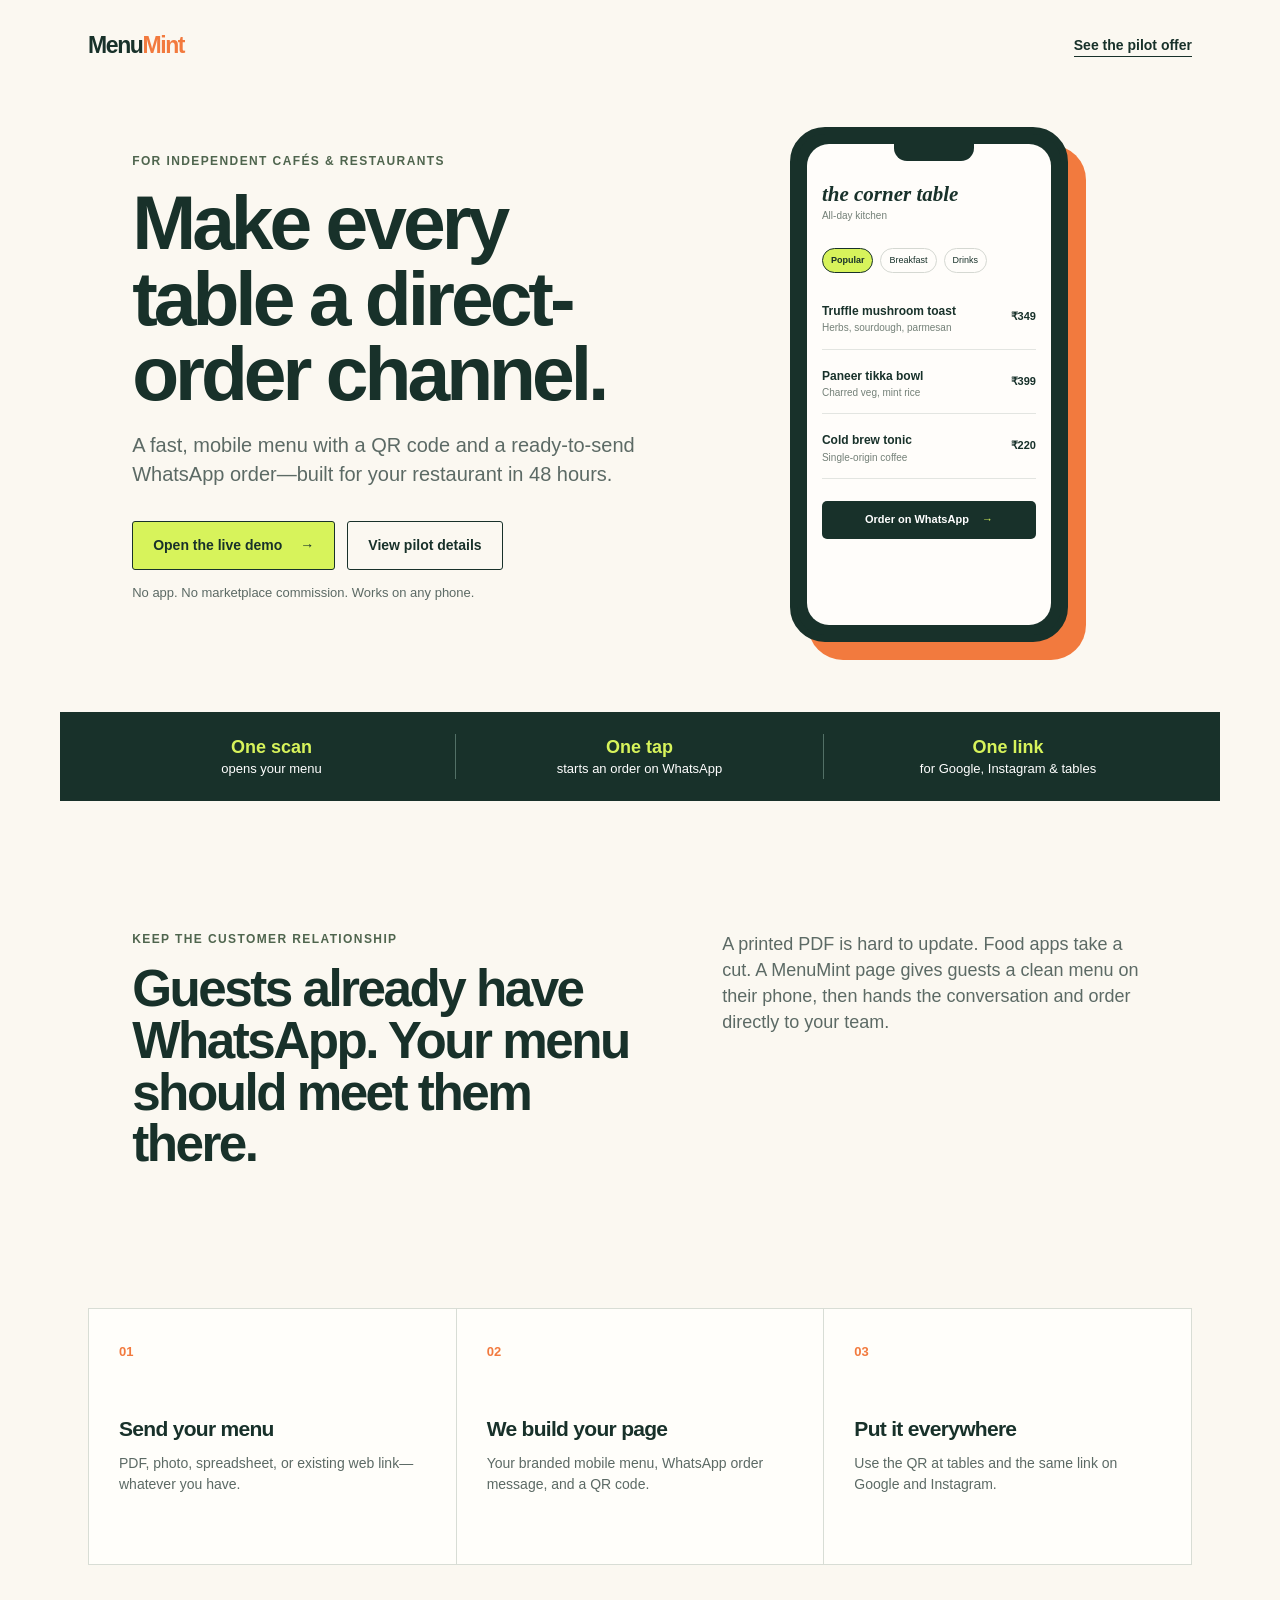
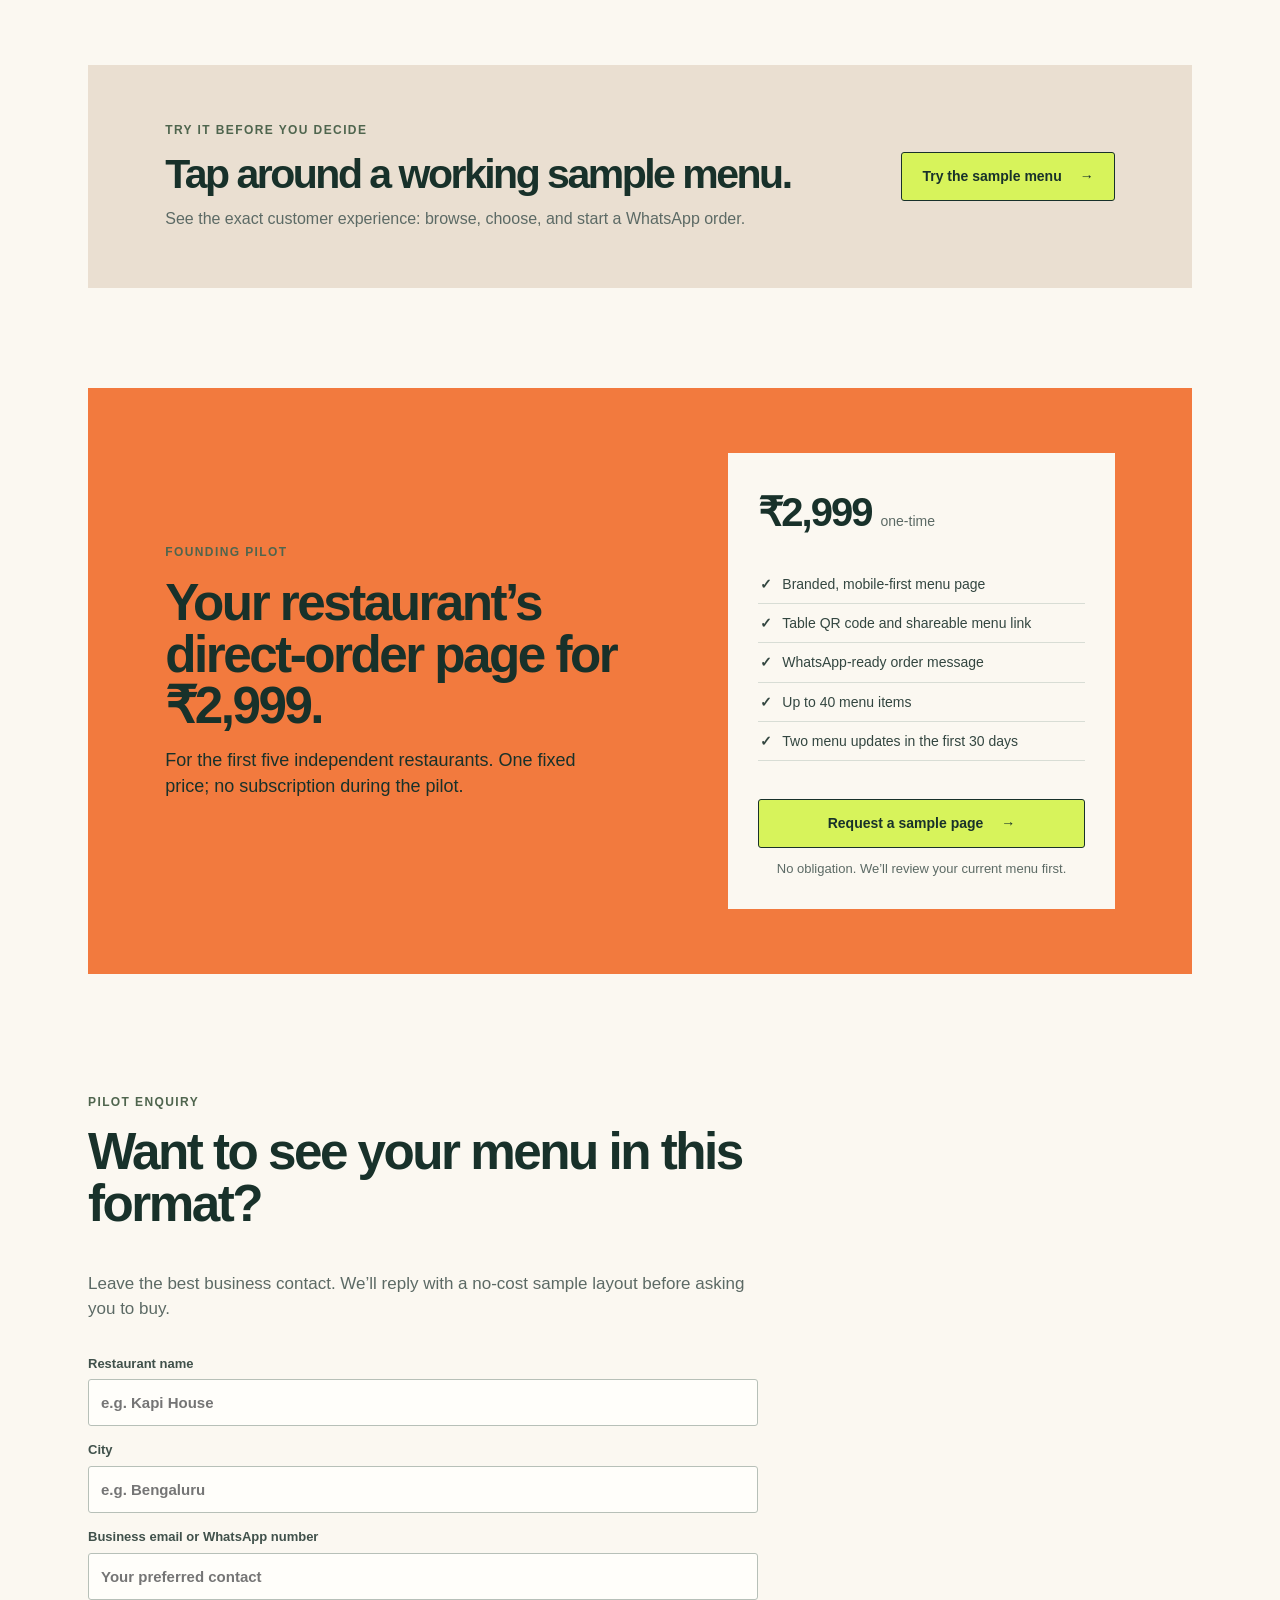
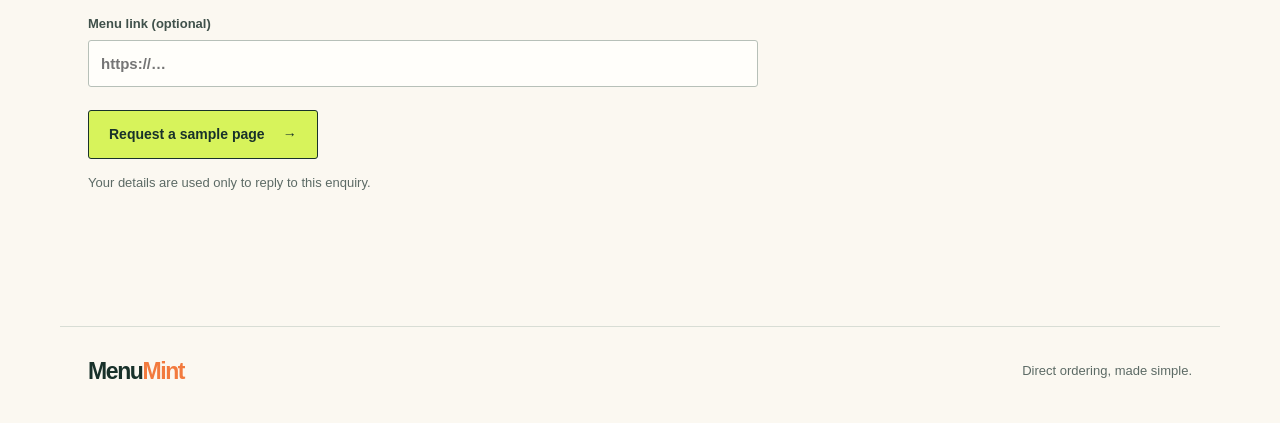
==== index.html @ 533afc64 "Launch MenuMint validation MVP" ====
<!doctype html>
<html lang="en">
  <head>
    <meta charset="UTF-8" />
    <meta name="viewport" content="width=device-width, initial-scale=1.0" />
    <meta name="description" content="A fast mobile menu and QR code that routes restaurant orders directly to WhatsApp." />
    <title>MenuMint — direct orders, without marketplace commission</title>
    <link rel="stylesheet" href="styles.css" />
  </head>
  <body>
    <main>
      <nav class="nav" aria-label="Main navigation">
        <a class="wordmark" href="/">Menu<span>Mint</span></a>
        <a class="nav-link" href="#pilot">See the pilot offer</a>
      </nav>

      <section class="hero">
        <div class="hero-copy">
          <p class="eyebrow">For independent cafés & restaurants</p>
          <h1>Make every table a direct-order channel.</h1>
          <p class="lede">A fast, mobile menu with a QR code and a ready-to-send WhatsApp order—built for your restaurant in 48 hours.</p>
          <div class="actions">
            <a class="button primary" href="demo/">Open the live demo <span aria-hidden="true">→</span></a>
            <a class="button secondary" href="#pilot">View pilot details</a>
          </div>
          <p class="microcopy">No app. No marketplace commission. Works on any phone.</p>
        </div>
        <div class="phone-wrap" aria-label="Example mobile menu">
          <div class="phone">
            <div class="notch"></div>
            <div class="phone-screen">
              <div class="sample-head"><span>the corner table</span><small>All-day kitchen</small></div>
              <div class="sample-pills"><b>Popular</b><span>Breakfast</span><span>Drinks</span></div>
              <div class="sample-item"><div><strong>Truffle mushroom toast</strong><small>Herbs, sourdough, parmesan</small></div><b>₹349</b></div>
              <div class="sample-item"><div><strong>Paneer tikka bowl</strong><small>Charred veg, mint rice</small></div><b>₹399</b></div>
              <div class="sample-item"><div><strong>Cold brew tonic</strong><small>Single-origin coffee</small></div><b>₹220</b></div>
              <div class="order-bar">Order on WhatsApp <span>→</span></div>
            </div>
          </div>
        </div>
      </section>

      <section class="proof-strip" aria-label="Benefits">
        <p><b>One scan</b><span>opens your menu</span></p>
        <p><b>One tap</b><span>starts an order on WhatsApp</span></p>
        <p><b>One link</b><span>for Google, Instagram & tables</span></p>
      </section>

      <section class="problem">
        <div>
          <p class="eyebrow">Keep the customer relationship</p>
          <h2>Guests already have WhatsApp. Your menu should meet them there.</h2>
        </div>
        <p class="body-copy">A printed PDF is hard to update. Food apps take a cut. A MenuMint page gives guests a clean menu on their phone, then hands the conversation and order directly to your team.</p>
      </section>

      <section class="steps">
        <article><span>01</span><h3>Send your menu</h3><p>PDF, photo, spreadsheet, or existing web link—whatever you have.</p></article>
        <article><span>02</span><h3>We build your page</h3><p>Your branded mobile menu, WhatsApp order message, and a QR code.</p></article>
        <article><span>03</span><h3>Put it everywhere</h3><p>Use the QR at tables and the same link on Google and Instagram.</p></article>
      </section>

      <section class="demo-callout">
        <div><p class="eyebrow">Try it before you decide</p><h2>Tap around a working sample menu.</h2><p>See the exact customer experience: browse, choose, and start a WhatsApp order.</p></div>
        <a class="button primary" href="demo/">Try the sample menu <span aria-hidden="true">→</span></a>
      </section>

      <section class="pilot" id="pilot">
        <div class="pilot-intro"><p class="eyebrow">Founding pilot</p><h2>Your restaurant’s direct-order page for ₹2,999.</h2><p>For the first five independent restaurants. One fixed price; no subscription during the pilot.</p></div>
        <div class="offer-card">
          <p class="price">₹2,999 <span>one-time</span></p>
          <ul>
            <li>Branded, mobile-first menu page</li>
            <li>Table QR code and shareable menu link</li>
            <li>WhatsApp-ready order message</li>
            <li>Up to 40 menu items</li>
            <li>Two menu updates in the first 30 days</li>
          </ul>
          <a class="button primary full" href="#request">Request a sample page <span aria-hidden="true">→</span></a>
          <p class="small">No obligation. We’ll review your current menu first.</p>
        </div>
      </section>

      <section class="request" id="request">
        <p class="eyebrow">Pilot enquiry</p>
        <h2>Want to see your menu in this format?</h2>
        <p>Leave the best business contact. We’ll reply with a no-cost sample layout before asking you to buy.</p>
        <form id="lead-form" action="https://formsubmit.co/eshtechz3@gmail.com" method="post">
          <input type="hidden" name="_subject" value="New MenuMint pilot enquiry" />
          <input type="hidden" name="_template" value="table" />
          <input class="honeypot" type="text" name="_honey" tabindex="-1" autocomplete="off" />
          <label>Restaurant name<input required name="restaurant" autocomplete="organization" placeholder="e.g. Kapi House" /></label>
          <label>City<input required name="city" autocomplete="address-level2" placeholder="e.g. Bengaluru" /></label>
          <label>Business email or WhatsApp number<input required name="contact" placeholder="Your preferred contact" /></label>
          <label>Menu link (optional)<input name="menu" type="url" placeholder="https://…" /></label>
          <button class="button primary" type="submit">Request a sample page <span aria-hidden="true">→</span></button>
          <p class="form-note" id="form-note" role="status">Your details are used only to reply to this enquiry.</p>
        </form>
      </section>
    </main>
    <footer><a class="wordmark" href="/">Menu<span>Mint</span></a><p>Direct ordering, made simple.</p></footer>
    <script src="app.js"></script>
  </body>
</html>
---- styles.css ----
:root { --ink:#18312a; --muted:#5c6a65; --cream:#fbf8f1; --lime:#d7f35b; --orange:#f27a3e; --line:#d8ddd5; --white:#fffefa; }
* { box-sizing:border-box; } html { scroll-behavior:smooth; } body { margin:0; color:var(--ink); background:var(--cream); font-family:Arial,Helvetica,sans-serif; line-height:1.45; } main, footer { max-width:1160px; margin:auto; padding-inline:28px; } .nav { height:92px; display:flex; align-items:center; justify-content:space-between; } .wordmark { color:var(--ink); font-size:23px; font-weight:800; letter-spacing:-1.4px; text-decoration:none; } .wordmark span { color:var(--orange); } .nav-link { color:var(--ink); font-size:14px; font-weight:700; text-decoration:none; border-bottom:1px solid var(--ink); } .hero { min-height:565px; display:grid; grid-template-columns:1.08fr .92fr; gap:64px; align-items:center; padding:35px 4% 70px; } .eyebrow { margin:0 0 15px; color:#4f654e; font-size:12px; font-weight:800; letter-spacing:1.4px; text-transform:uppercase; } h1,h2,h3,p { margin-top:0; } h1 { max-width:650px; margin-bottom:20px; font-size:clamp(47px,6vw,78px); line-height:.98; letter-spacing:-4px; } h2 { font-size:clamp(33px,4vw,52px); line-height:1.01; letter-spacing:-2.5px; } .lede { max-width:525px; color:var(--muted); font-size:20px; } .actions { display:flex; gap:12px; margin:32px 0 14px; flex-wrap:wrap; } .button { display:inline-flex; align-items:center; justify-content:center; gap:18px; min-height:49px; padding:0 20px; border:1px solid var(--ink); border-radius:3px; color:var(--ink); font-size:14px; font-weight:800; text-decoration:none; cursor:pointer; } .primary { background:var(--lime); } .secondary { background:transparent; } .microcopy,.small,.form-note { color:var(--muted); font-size:13px; } .phone-wrap { display:flex; justify-content:center; } .phone { width:278px; height:515px; padding:10px; border:7px solid #18312a; border-radius:35px; background:#18312a; box-shadow:18px 18px 0 var(--orange); } .notch { position:absolute; width:80px; height:17px; margin-left:87px; background:#18312a; border-radius:0 0 13px 13px; } .phone-screen { height:100%; overflow:hidden; padding:35px 15px 14px; border-radius:22px; background:#fffdfa; } .sample-head span { display:block; font-family:Georgia,serif; font-size:21px; font-style:italic; font-weight:bold; } .sample-head small,.sample-item small { display:block; color:#748078; font-size:10px; } .sample-pills { display:flex; gap:7px; margin:24px 0 12px; overflow:hidden; } .sample-pills span,.sample-pills b { flex:none; padding:5px 8px; border:1px solid #d5d8d2; border-radius:15px; font-size:9px; } .sample-pills b { border-color:var(--ink); background:var(--lime); } .sample-item { display:flex; align-items:center; justify-content:space-between; gap:5px; padding:13px 0; border-bottom:1px solid #e3e5e1; } .sample-item strong { font-size:12px; } .sample-item>b { font-size:11px; white-space:nowrap; } .order-bar { margin-top:22px; padding:11px; background:#18312a; border-radius:5px; color:white; font-size:11px; font-weight:bold; text-align:center; } .order-bar span { padding-left:10px; color:var(--lime); } .proof-strip { display:grid; grid-template-columns:repeat(3,1fr); margin:0 -28px; padding:22px 28px; background:var(--ink); color:#fff; text-align:center; } .proof-strip p { margin:0; border-right:1px solid #527066; } .proof-strip p:last-child { border:0; } .proof-strip b,.proof-strip span { display:block; } .proof-strip b { color:var(--lime); font-size:18px; } .proof-strip span { font-size:13px; } .problem { display:grid; grid-template-columns:1.1fr .9fr; gap:70px; align-items:start; padding:130px 4% 95px; } .body-copy { max-width:425px; color:var(--muted); font-size:18px; } .steps { display:grid; grid-template-columns:repeat(3,1fr); gap:1px; background:var(--line); border:1px solid var(--line); } .steps article { min-height:255px; padding:30px; background:var(--white); } .steps span { color:var(--orange); font-size:13px; font-weight:bold; } h3 { margin:52px 0 9px; font-size:21px; letter-spacing:-.7px; } .steps p { color:var(--muted); font-size:14px; } .demo-callout { display:flex; align-items:center; justify-content:space-between; gap:35px; margin:100px 0; padding:57px 7%; background:#eadfd1; } .demo-callout h2 { margin-bottom:12px; font-size:41px; } .demo-callout p:not(.eyebrow) { margin-bottom:0; color:var(--muted); } .pilot { display:grid; grid-template-columns:1fr .8fr; gap:80px; align-items:center; padding:65px 7%; background:var(--orange); } .pilot h2 { margin-bottom:15px; } .pilot-intro>p:last-child { max-width:440px; font-size:18px; } .offer-card { padding:30px; background:var(--cream); } .price { margin-bottom:24px; font-size:40px; font-weight:800; letter-spacing:-2px; } .price span { color:var(--muted); font-size:14px; font-weight:normal; letter-spacing:0; } ul { padding:0; list-style:none; } li { padding:9px 0 9px 24px; border-bottom:1px solid var(--line); color:#334640; font-size:14px; } li:before { position:absolute; margin-left:-22px; content:'✓'; font-weight:bold; } .full { width:100%; margin-top:22px; } .small { margin:12px 0 0; text-align:center; } .request { max-width:670px; padding:120px 0; } .request>p:not(.eyebrow) { color:var(--muted); font-size:17px; } form { display:grid; gap:15px; margin-top:33px; } label { color:#40514b; font-size:13px; font-weight:bold; } input { display:block; width:100%; height:47px; margin-top:6px; padding:0 12px; border:1px solid #b7c0b8; border-radius:3px; background:#fffefa; color:var(--ink); font:inherit; font-size:15px; } form button { width:max-content; margin-top:8px; } footer { display:flex; align-items:center; justify-content:space-between; padding-top:28px; padding-bottom:35px; border-top:1px solid var(--line); } footer p { margin:0; color:var(--muted); font-size:13px; }
.honeypot { display:none; }
@media (max-width:720px) { main,footer { padding-inline:18px; } .nav { height:75px; } .hero,.problem,.pilot { grid-template-columns:1fr; gap:38px; } .hero { padding:38px 0 65px; } h1 { letter-spacing:-2.7px; } .phone-wrap { margin-top:10px; } .proof-strip { margin:0 -18px; padding-inline:12px; } .proof-strip b { font-size:14px; } .proof-strip span { font-size:10px; } .problem { padding:85px 0 70px; } .steps { grid-template-columns:1fr; } .steps article { min-height:190px; } h3 { margin-top:28px; } .demo-callout { display:block; margin:70px 0; padding:40px 28px; } .demo-callout .button { margin-top:25px; } .pilot { margin:0 -18px; padding:55px 28px; } .request { padding:85px 0; } form button { width:100%; } }
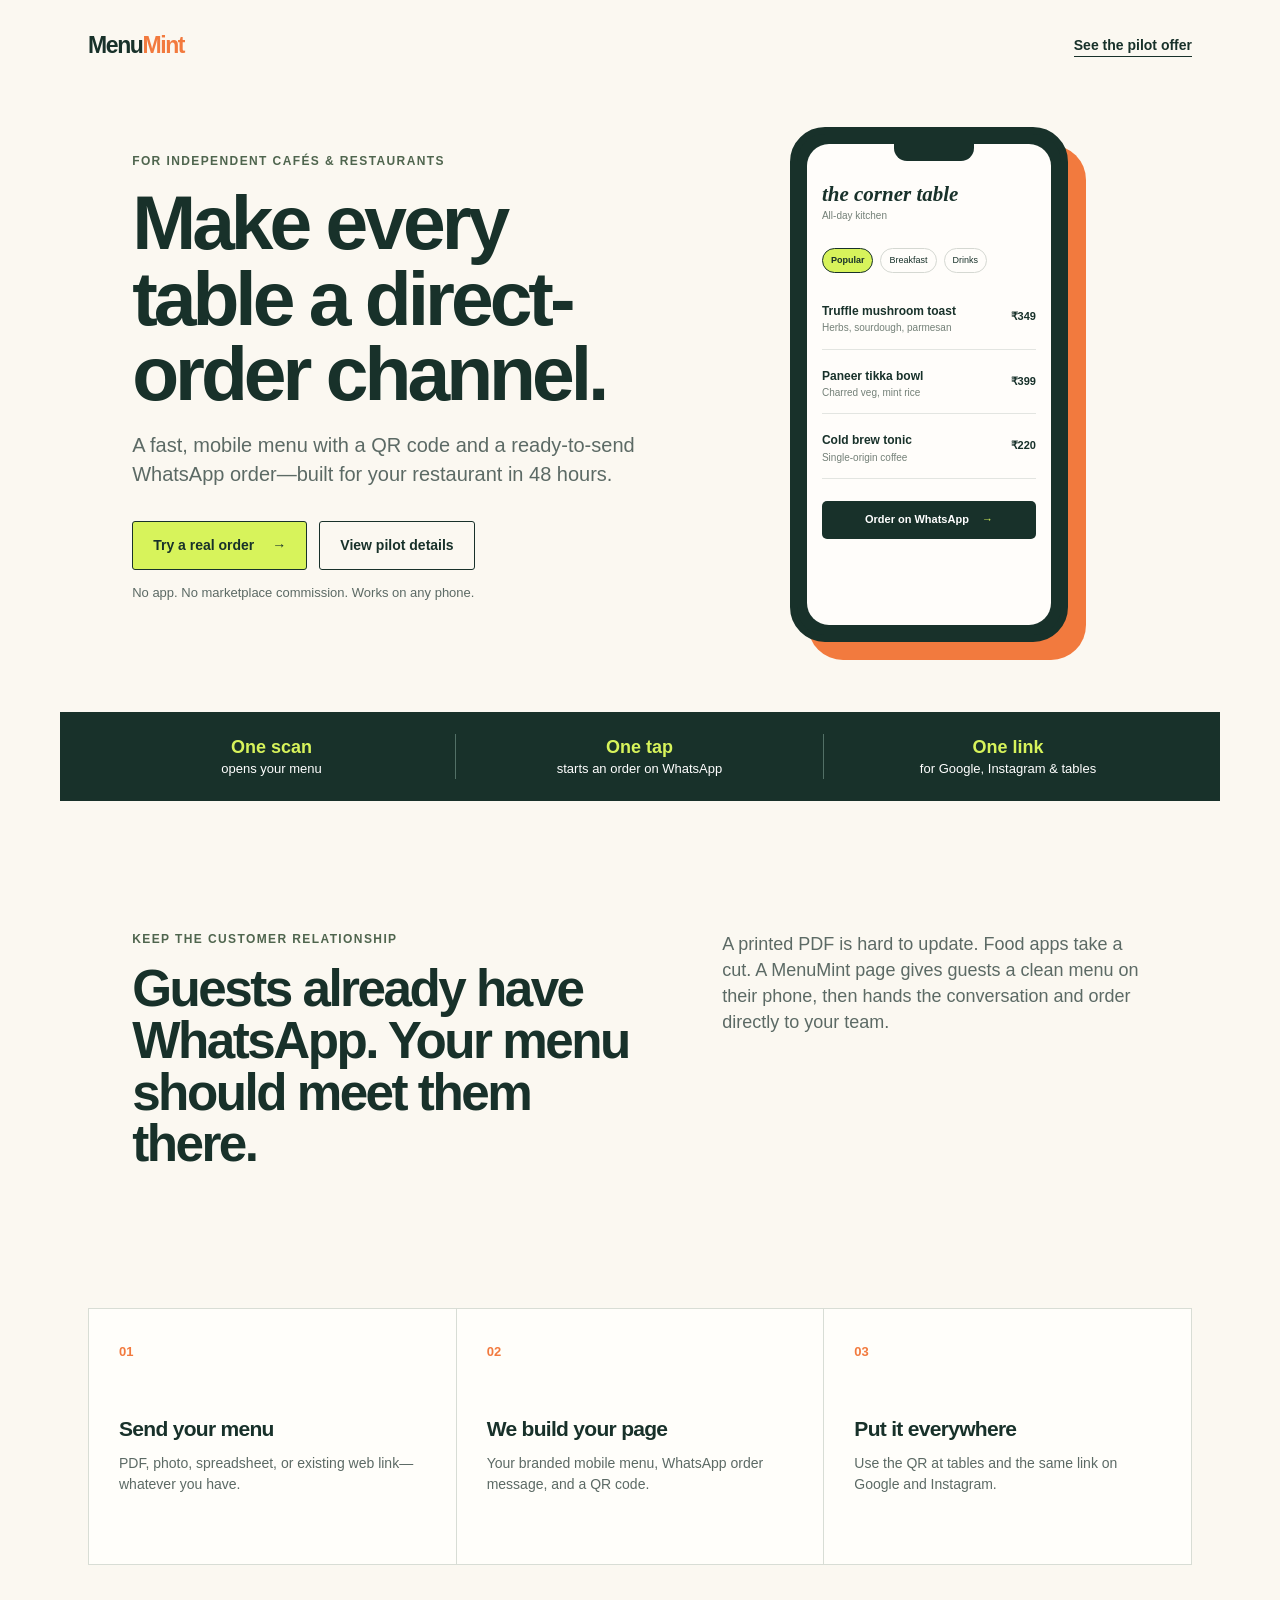
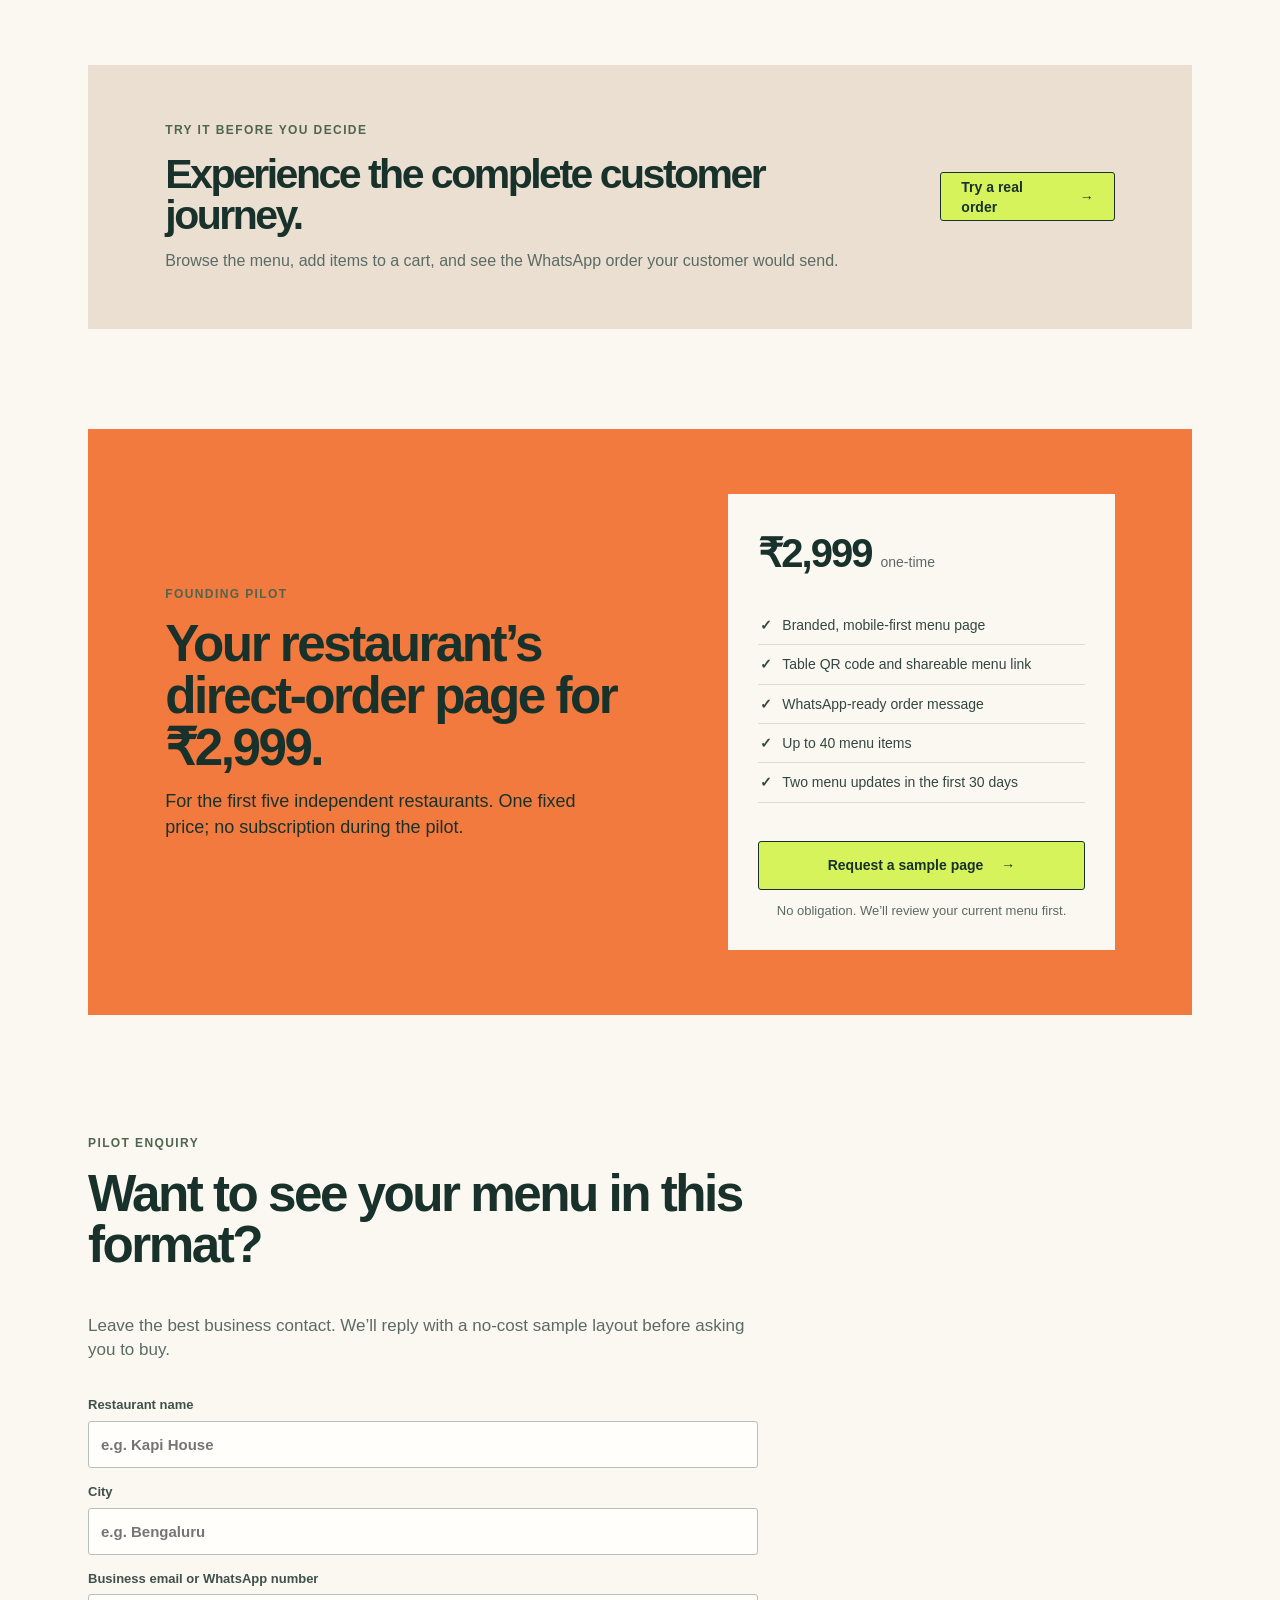
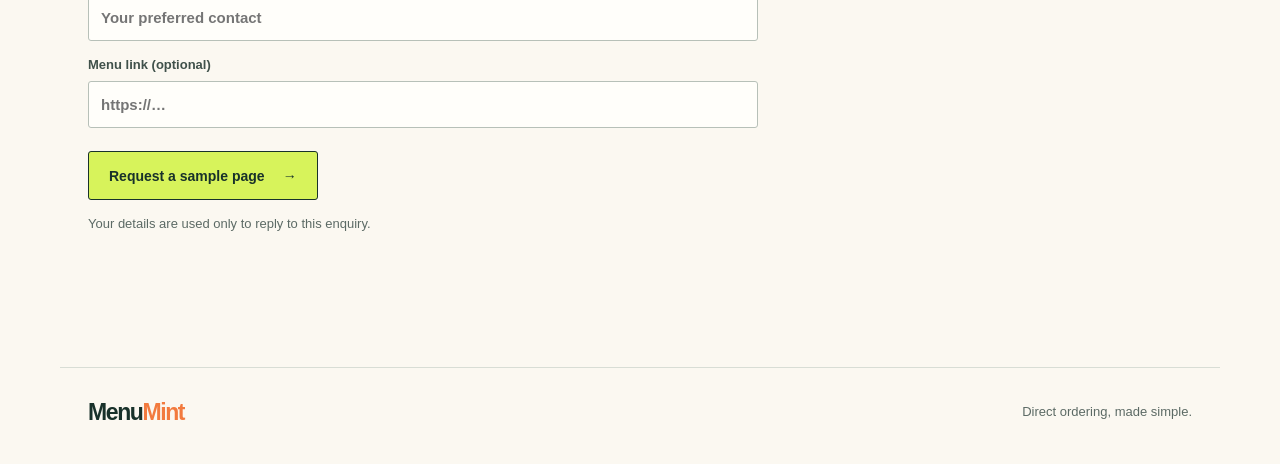
==== commit 04276619: "Improve demo calls to action" ====
--- a/index.html
+++ b/index.html
@@ -10,7 +10,7 @@
   <body>
     <main>
       <nav class="nav" aria-label="Main navigation">
-        <a class="wordmark" href="/">Menu<span>Mint</span></a>
+        <a class="wordmark" href="./">Menu<span>Mint</span></a>
         <a class="nav-link" href="#pilot">See the pilot offer</a>
       </nav>
 
@@ -20,7 +20,7 @@
           <h1>Make every table a direct-order channel.</h1>
           <p class="lede">A fast, mobile menu with a QR code and a ready-to-send WhatsApp order—built for your restaurant in 48 hours.</p>
           <div class="actions">
-            <a class="button primary" href="demo/">Open the live demo <span aria-hidden="true">→</span></a>
+            <a class="button primary" href="demo/">Try a real order <span aria-hidden="true">→</span></a>
             <a class="button secondary" href="#pilot">View pilot details</a>
           </div>
           <p class="microcopy">No app. No marketplace commission. Works on any phone.</p>
@@ -61,8 +61,8 @@
       </section>
 
       <section class="demo-callout">
-        <div><p class="eyebrow">Try it before you decide</p><h2>Tap around a working sample menu.</h2><p>See the exact customer experience: browse, choose, and start a WhatsApp order.</p></div>
-        <a class="button primary" href="demo/">Try the sample menu <span aria-hidden="true">→</span></a>
+        <div><p class="eyebrow">Try it before you decide</p><h2>Experience the complete customer journey.</h2><p>Browse the menu, add items to a cart, and see the WhatsApp order your customer would send.</p></div>
+        <a class="button primary" href="demo/">Try a real order <span aria-hidden="true">→</span></a>
       </section>
 
       <section class="pilot" id="pilot">
@@ -88,6 +88,7 @@
         <form id="lead-form" action="https://formsubmit.co/eshtechz3@gmail.com" method="post">
           <input type="hidden" name="_subject" value="New MenuMint pilot enquiry" />
           <input type="hidden" name="_template" value="table" />
+          <input type="hidden" name="source" id="lead-source" value="direct" />
           <input class="honeypot" type="text" name="_honey" tabindex="-1" autocomplete="off" />
           <label>Restaurant name<input required name="restaurant" autocomplete="organization" placeholder="e.g. Kapi House" /></label>
           <label>City<input required name="city" autocomplete="address-level2" placeholder="e.g. Bengaluru" /></label>
@@ -98,7 +99,7 @@
         </form>
       </section>
     </main>
-    <footer><a class="wordmark" href="/">Menu<span>Mint</span></a><p>Direct ordering, made simple.</p></footer>
+    <footer><a class="wordmark" href="./">Menu<span>Mint</span></a><p>Direct ordering, made simple.</p></footer>
     <script src="app.js"></script>
   </body>
 </html>
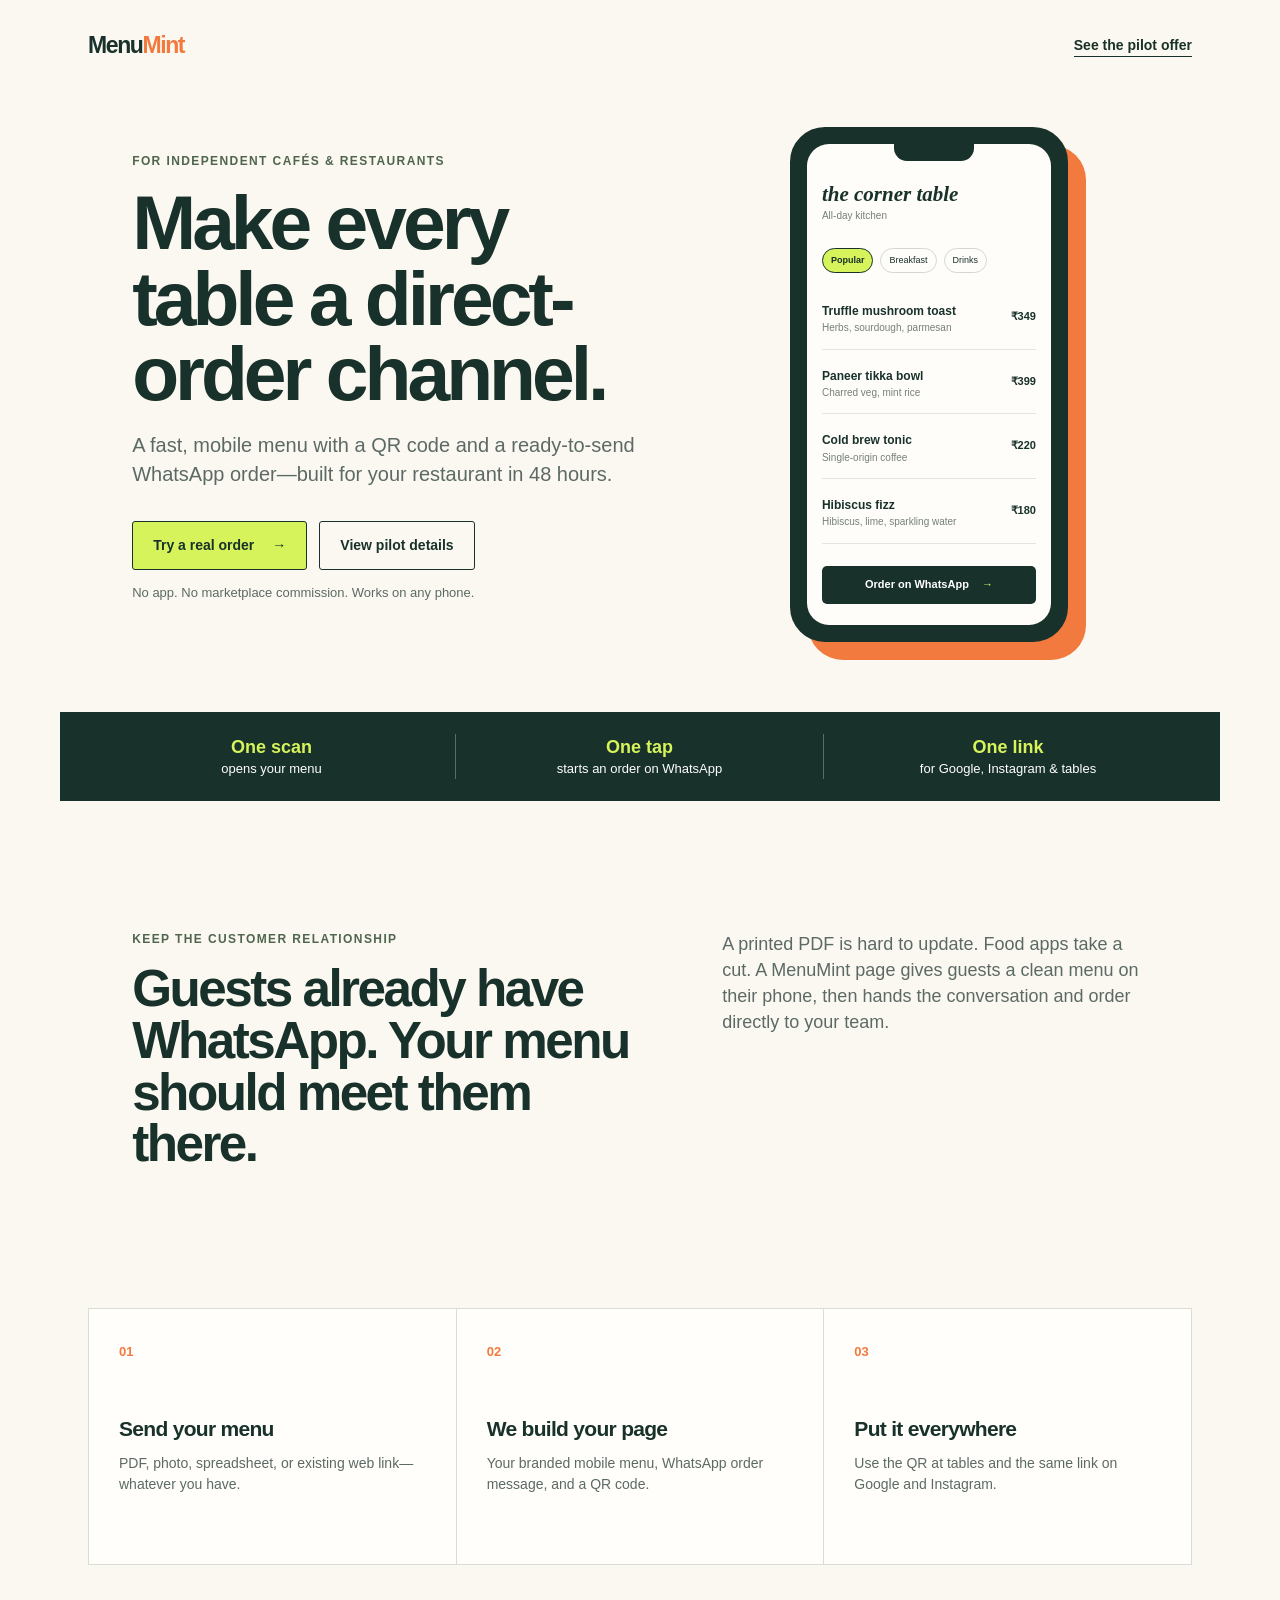
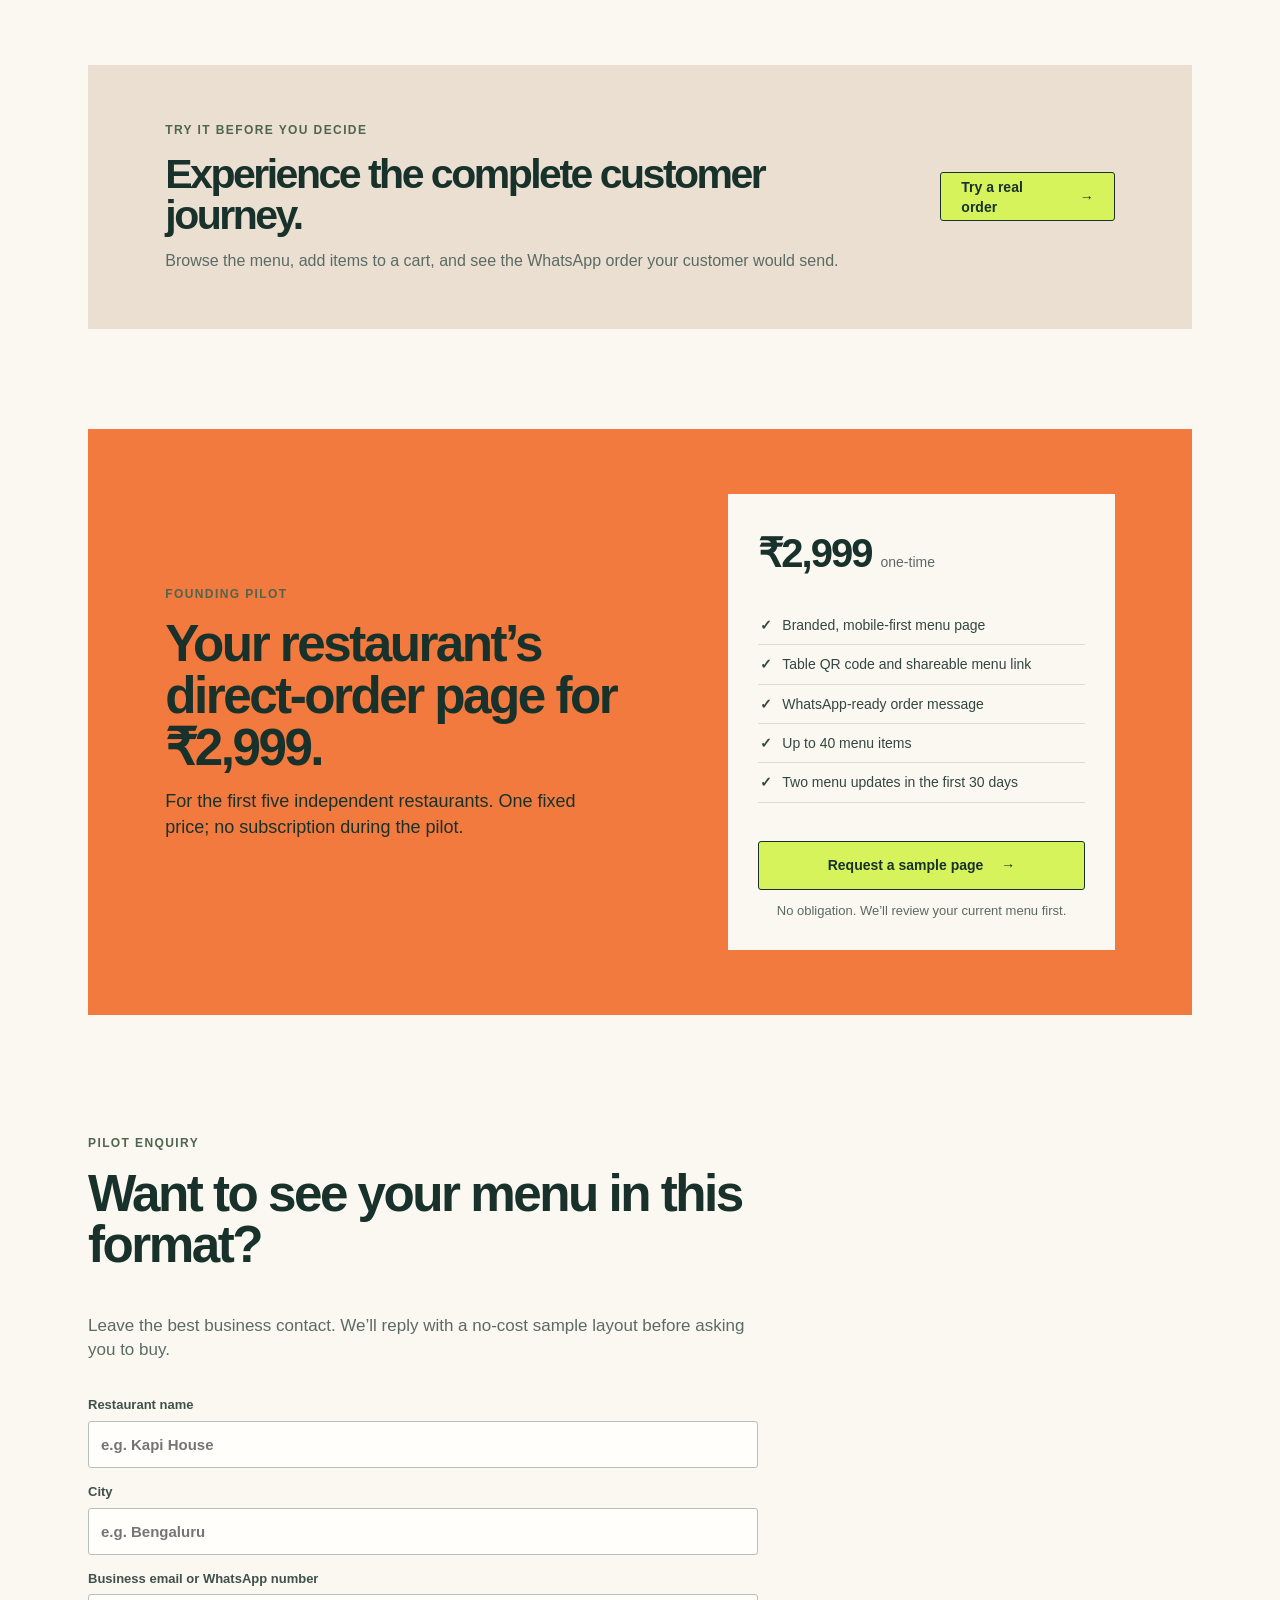
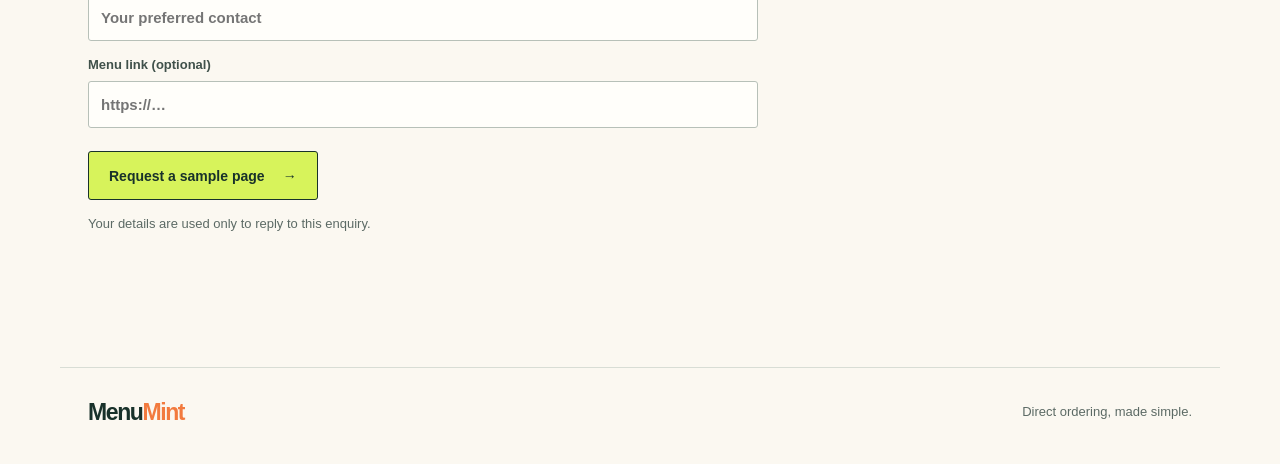
==== commit 39c5178e: "Refresh main landing page sample menu" ====
--- a/index.html
+++ b/index.html
@@ -34,6 +34,7 @@
               <div class="sample-item"><div><strong>Truffle mushroom toast</strong><small>Herbs, sourdough, parmesan</small></div><b>₹349</b></div>
               <div class="sample-item"><div><strong>Paneer tikka bowl</strong><small>Charred veg, mint rice</small></div><b>₹399</b></div>
               <div class="sample-item"><div><strong>Cold brew tonic</strong><small>Single-origin coffee</small></div><b>₹220</b></div>
+              <div class="sample-item"><div><strong>Hibiscus fizz</strong><small>Hibiscus, lime, sparkling water</small></div><b>₹180</b></div>
               <div class="order-bar">Order on WhatsApp <span>→</span></div>
             </div>
           </div>
